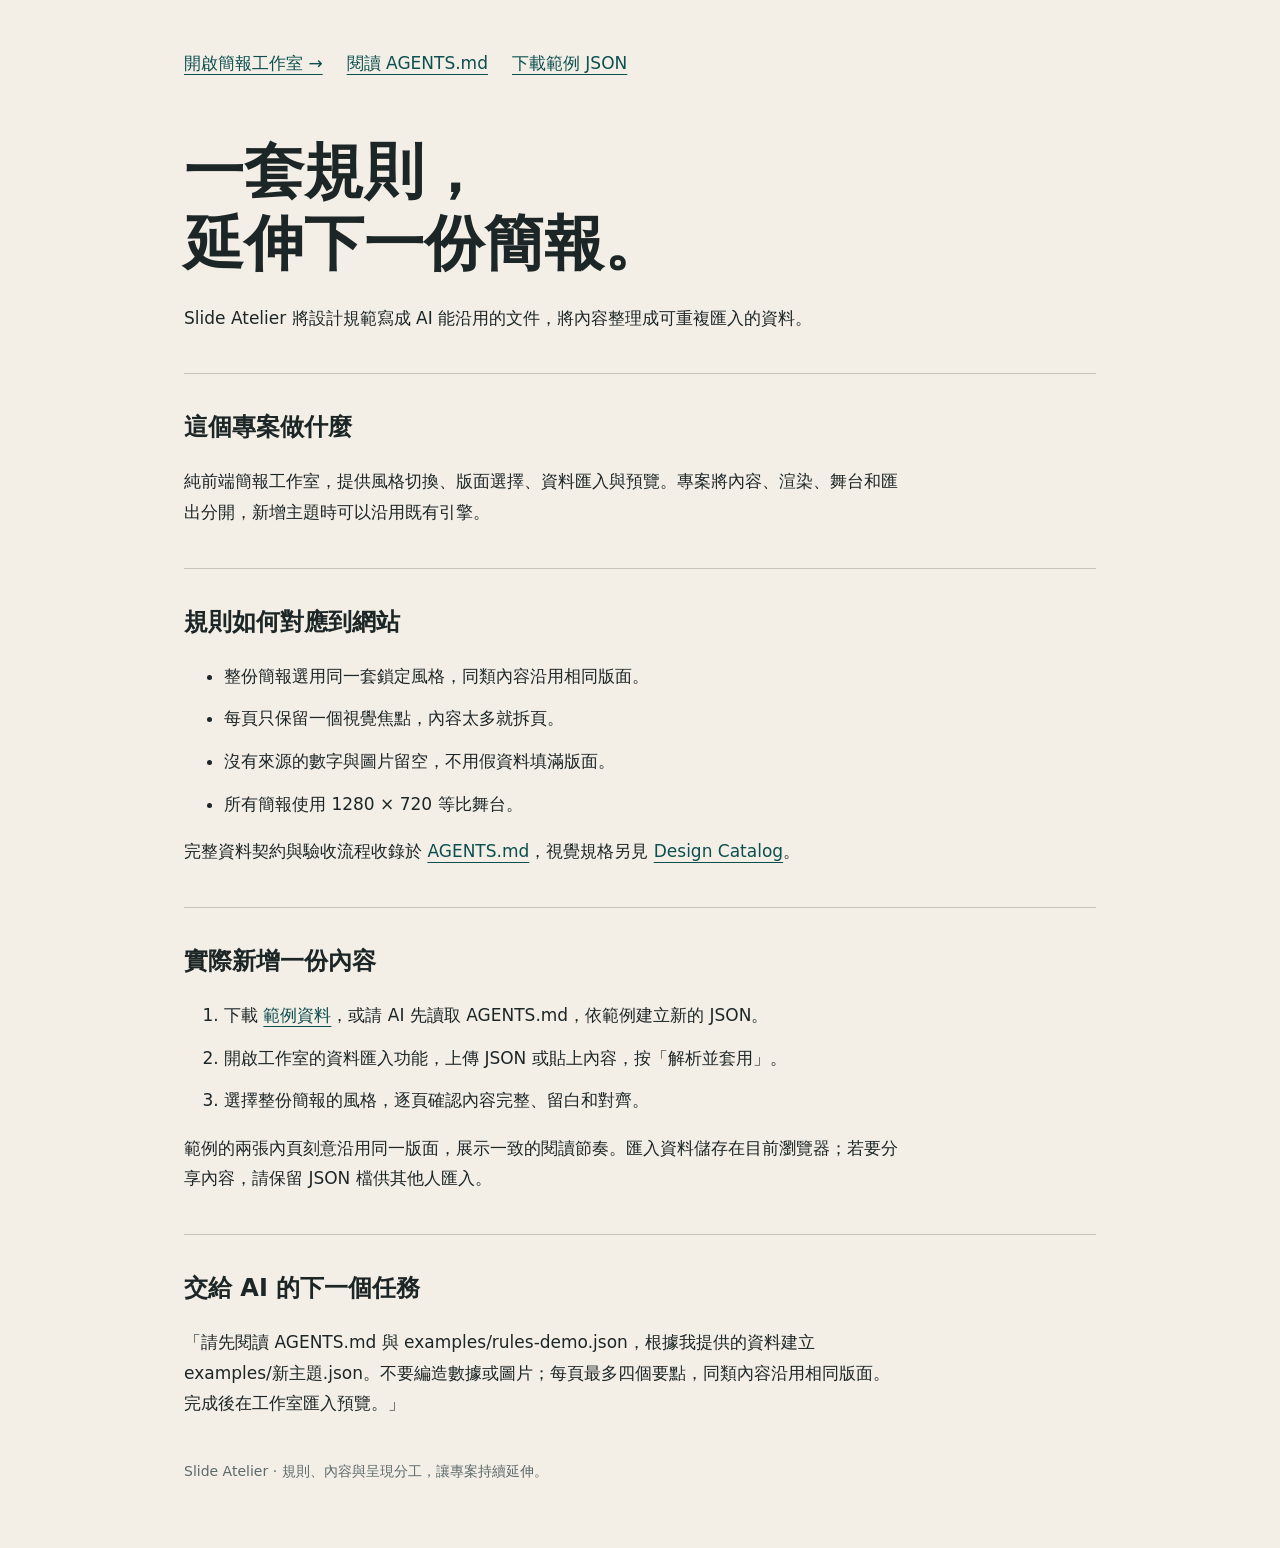
==== project.html @ 73469513 "Add files via upload" ====
<!doctype html>
<html lang="zh-Hant">
<head>
<meta charset="utf-8"><meta name="viewport" content="width=device-width,initial-scale=1">
<title>Slide Atelier｜專案與擴充規則</title>
<style>
*{box-sizing:border-box}body{margin:0;background:#f3efe7;color:#1d2626;font:17px/1.8 system-ui,'Microsoft JhengHei',sans-serif}main{max-width:960px;margin:auto;padding:48px 24px 64px}nav{display:flex;gap:24px;flex-wrap:wrap}a{color:#0d4f4f;text-underline-offset:5px}h1{font-size:clamp(36px,6vw,60px);line-height:1.2;margin:56px 0 24px}h2{font-size:24px;margin:0 0 16px}p{max-width:720px}section{border-top:1px solid #c8c2b7;margin-top:40px;padding-top:32px}li{margin:12px 0}footer{margin-top:40px;color:#5d6a6a;font-size:14px}
</style></head>
<body><main>
<nav aria-label="專案導覽"><a href="index.html">開啟簡報工作室 →</a><a href="AGENTS.md">閱讀 AGENTS.md</a><a href="examples/rules-demo.json" download>下載範例 JSON</a></nav>
<h1>一套規則，<br>延伸下一份簡報。</h1>
<p>Slide Atelier 將設計規範寫成 AI 能沿用的文件，將內容整理成可重複匯入的資料。</p>
<section><h2>這個專案做什麼</h2><p>純前端簡報工作室，提供風格切換、版面選擇、資料匯入與預覽。專案將內容、渲染、舞台和匯出分開，新增主題時可以沿用既有引擎。</p></section>
<section><h2>規則如何對應到網站</h2><ul><li>整份簡報選用同一套鎖定風格，同類內容沿用相同版面。</li><li>每頁只保留一個視覺焦點，內容太多就拆頁。</li><li>沒有來源的數字與圖片留空，不用假資料填滿版面。</li><li>所有簡報使用 1280 × 720 等比舞台。</li></ul><p>完整資料契約與驗收流程收錄於 <a href="AGENTS.md">AGENTS.md</a>，視覺規格另見 <a href="DESIGN_CATALOG.md">Design Catalog</a>。</p></section>
<section><h2>實際新增一份內容</h2><ol><li>下載 <a href="examples/rules-demo.json" download>範例資料</a>，或請 AI 先讀取 AGENTS.md，依範例建立新的 JSON。</li><li>開啟工作室的資料匯入功能，上傳 JSON 或貼上內容，按「解析並套用」。</li><li>選擇整份簡報的風格，逐頁確認內容完整、留白和對齊。</li></ol><p>範例的兩張內頁刻意沿用同一版面，展示一致的閱讀節奏。匯入資料儲存在目前瀏覽器；若要分享內容，請保留 JSON 檔供其他人匯入。</p></section>
<section><h2>交給 AI 的下一個任務</h2><p>「請先閱讀 AGENTS.md 與 examples/rules-demo.json，根據我提供的資料建立 examples/新主題.json。不要編造數據或圖片；每頁最多四個要點，同類內容沿用相同版面。完成後在工作室匯入預覽。」</p></section>
<footer>Slide Atelier · 規則、內容與呈現分工，讓專案持續延伸。</footer>
</main></body></html>
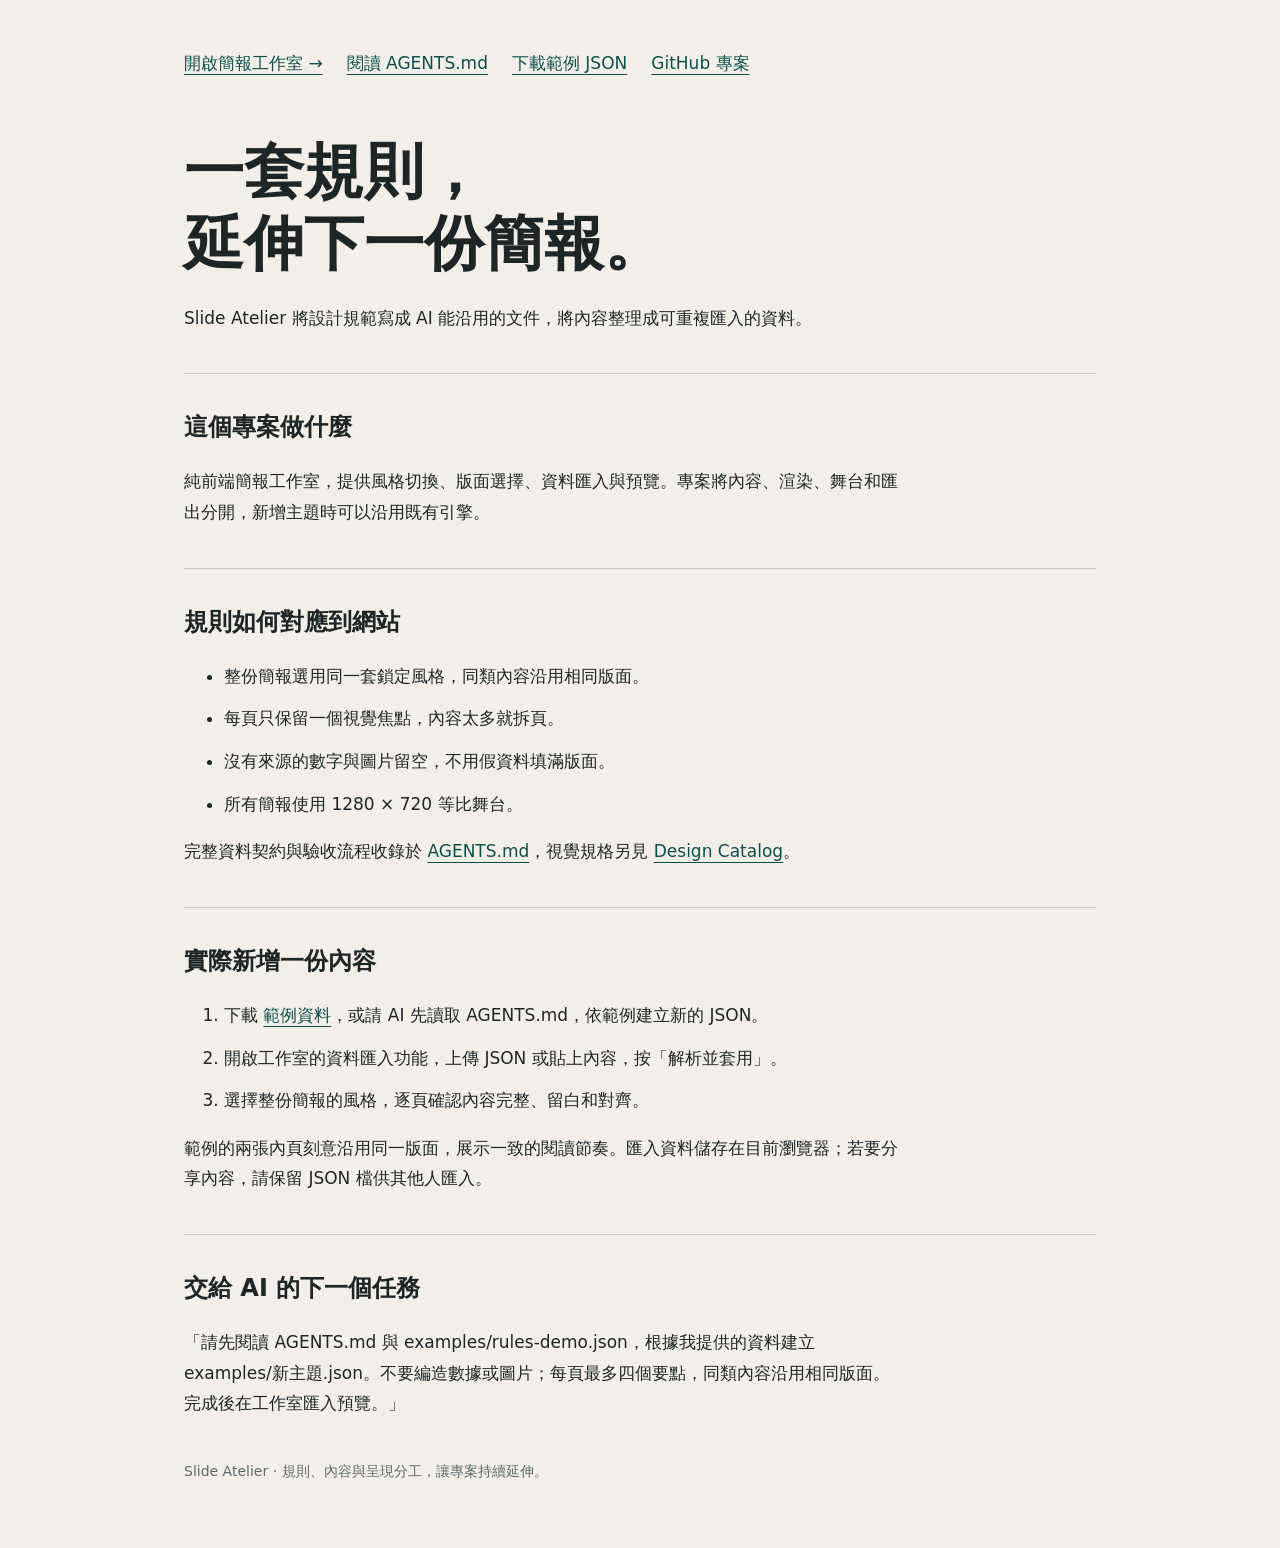
==== commit 34ef82ca: "Align slide rules, imports, playback, and validation" ====
--- a/project.html
+++ b/project.html
@@ -7,7 +7,7 @@
 *{box-sizing:border-box}body{margin:0;background:#f3efe7;color:#1d2626;font:17px/1.8 system-ui,'Microsoft JhengHei',sans-serif}main{max-width:960px;margin:auto;padding:48px 24px 64px}nav{display:flex;gap:24px;flex-wrap:wrap}a{color:#0d4f4f;text-underline-offset:5px}h1{font-size:clamp(36px,6vw,60px);line-height:1.2;margin:56px 0 24px}h2{font-size:24px;margin:0 0 16px}p{max-width:720px}section{border-top:1px solid #c8c2b7;margin-top:40px;padding-top:32px}li{margin:12px 0}footer{margin-top:40px;color:#5d6a6a;font-size:14px}
 </style></head>
 <body><main>
-<nav aria-label="專案導覽"><a href="index.html">開啟簡報工作室 →</a><a href="AGENTS.md">閱讀 AGENTS.md</a><a href="examples/rules-demo.json" download>下載範例 JSON</a></nav>
+<nav aria-label="專案導覽"><a href="index.html">開啟簡報工作室 →</a><a href="AGENTS.md">閱讀 AGENTS.md</a><a href="examples/rules-demo.json" download>下載範例 JSON</a><a href="https://github.com/estrella123456789/S">GitHub 專案</a></nav>
 <h1>一套規則，<br>延伸下一份簡報。</h1>
 <p>Slide Atelier 將設計規範寫成 AI 能沿用的文件，將內容整理成可重複匯入的資料。</p>
 <section><h2>這個專案做什麼</h2><p>純前端簡報工作室，提供風格切換、版面選擇、資料匯入與預覽。專案將內容、渲染、舞台和匯出分開，新增主題時可以沿用既有引擎。</p></section>
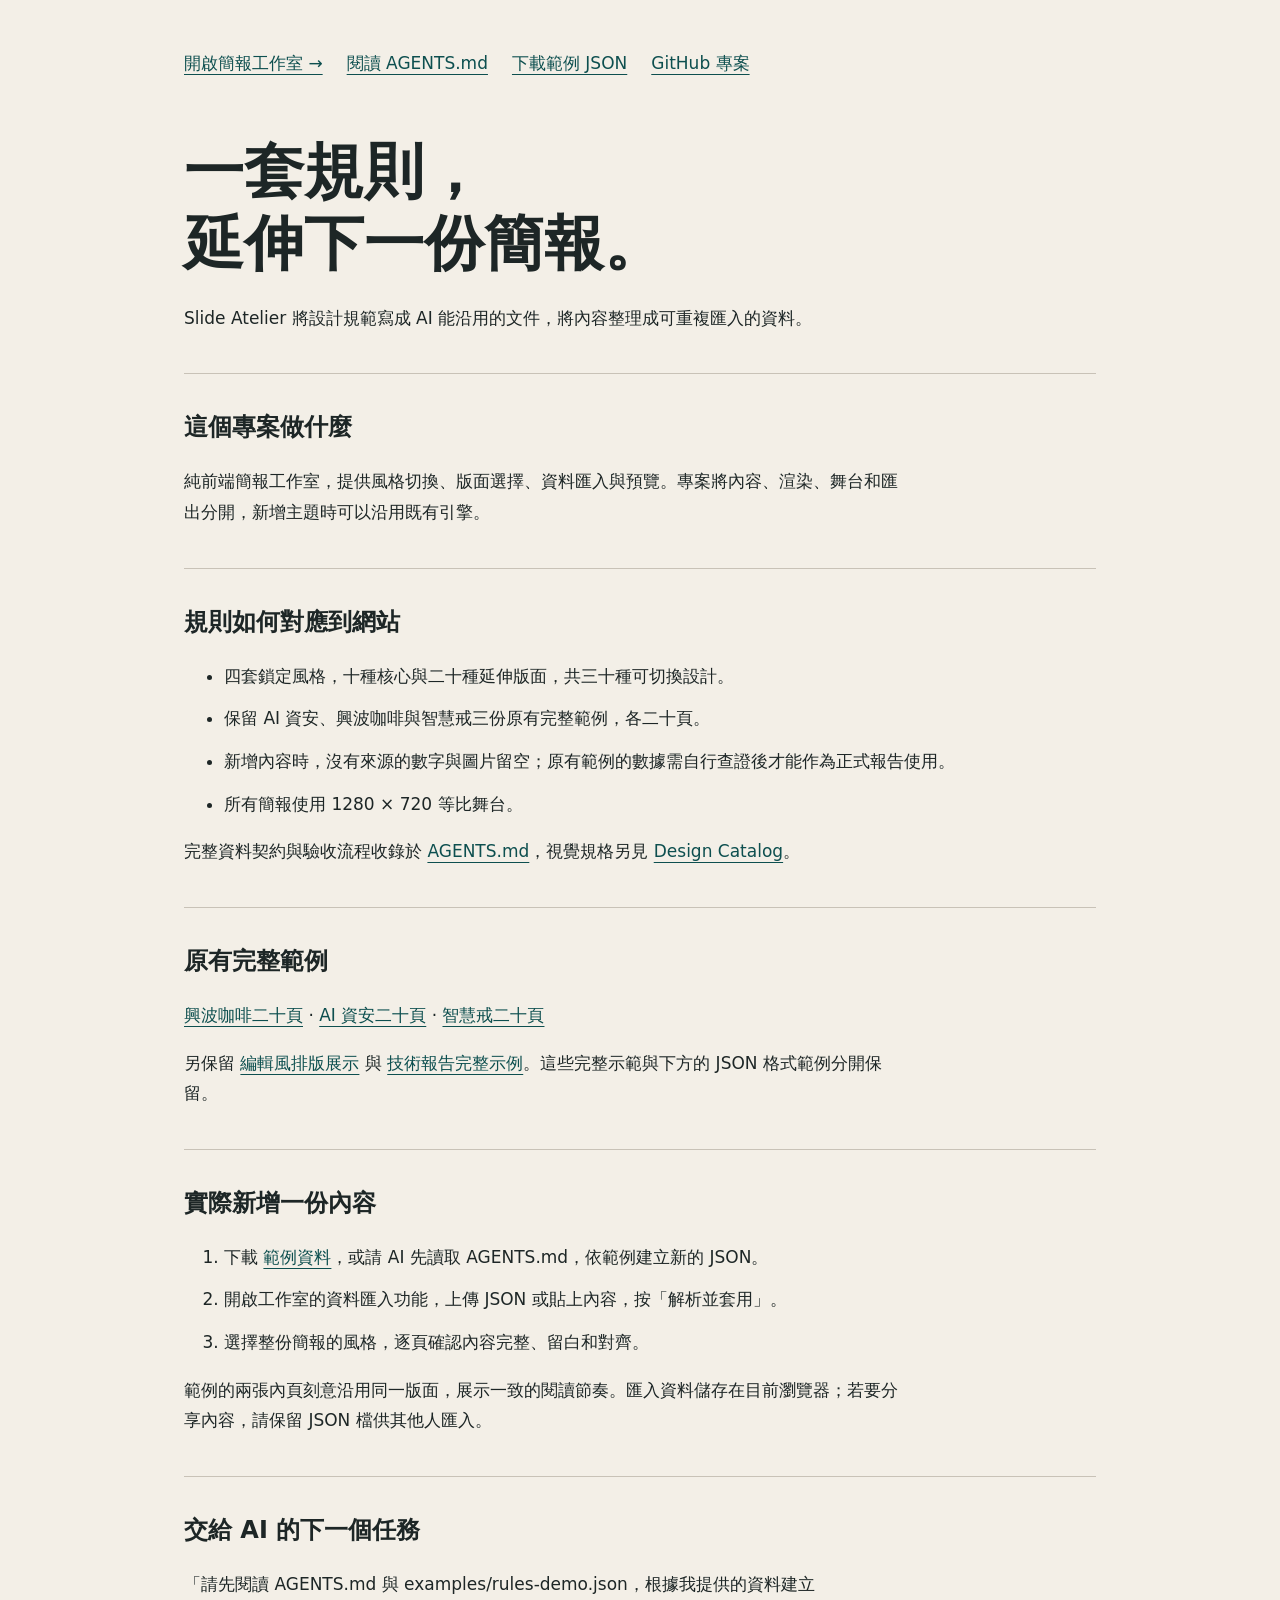
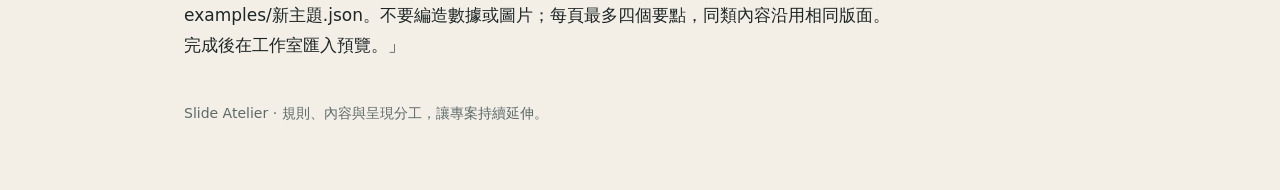
==== commit 54a0e93c: "Restore original complete demos and all thirty layout designs" ====
--- a/project.html
+++ b/project.html
@@ -11,7 +11,8 @@
 <h1>一套規則，<br>延伸下一份簡報。</h1>
 <p>Slide Atelier 將設計規範寫成 AI 能沿用的文件，將內容整理成可重複匯入的資料。</p>
 <section><h2>這個專案做什麼</h2><p>純前端簡報工作室，提供風格切換、版面選擇、資料匯入與預覽。專案將內容、渲染、舞台和匯出分開，新增主題時可以沿用既有引擎。</p></section>
-<section><h2>規則如何對應到網站</h2><ul><li>整份簡報選用同一套鎖定風格，同類內容沿用相同版面。</li><li>每頁只保留一個視覺焦點，內容太多就拆頁。</li><li>沒有來源的數字與圖片留空，不用假資料填滿版面。</li><li>所有簡報使用 1280 × 720 等比舞台。</li></ul><p>完整資料契約與驗收流程收錄於 <a href="AGENTS.md">AGENTS.md</a>，視覺規格另見 <a href="DESIGN_CATALOG.md">Design Catalog</a>。</p></section>
+<section><h2>規則如何對應到網站</h2><ul><li>四套鎖定風格，十種核心與二十種延伸版面，共三十種可切換設計。</li><li>保留 AI 資安、興波咖啡與智慧戒三份原有完整範例，各二十頁。</li><li>新增內容時，沒有來源的數字與圖片留空；原有範例的數據需自行查證後才能作為正式報告使用。</li><li>所有簡報使用 1280 × 720 等比舞台。</li></ul><p>完整資料契約與驗收流程收錄於 <a href="AGENTS.md">AGENTS.md</a>，視覺規格另見 <a href="DESIGN_CATALOG.md">Design Catalog</a>。</p></section>
+<section><h2>原有完整範例</h2><p><a href="decks/studio-deck.html?topic=cafe-brand">興波咖啡二十頁</a> · <a href="decks/showcase-20.html">AI 資安二十頁</a> · <a href="decks/01-design-atlas-20.html">智慧戒二十頁</a></p><p>另保留 <a href="decks/editorial-proof.html">編輯風排版展示</a> 與 <a href="decks/thesis-ct-mambarec.html">技術報告完整示例</a>。這些完整示範與下方的 JSON 格式範例分開保留。</p></section>
 <section><h2>實際新增一份內容</h2><ol><li>下載 <a href="examples/rules-demo.json" download>範例資料</a>，或請 AI 先讀取 AGENTS.md，依範例建立新的 JSON。</li><li>開啟工作室的資料匯入功能，上傳 JSON 或貼上內容，按「解析並套用」。</li><li>選擇整份簡報的風格，逐頁確認內容完整、留白和對齊。</li></ol><p>範例的兩張內頁刻意沿用同一版面，展示一致的閱讀節奏。匯入資料儲存在目前瀏覽器；若要分享內容，請保留 JSON 檔供其他人匯入。</p></section>
 <section><h2>交給 AI 的下一個任務</h2><p>「請先閱讀 AGENTS.md 與 examples/rules-demo.json，根據我提供的資料建立 examples/新主題.json。不要編造數據或圖片；每頁最多四個要點，同類內容沿用相同版面。完成後在工作室匯入預覽。」</p></section>
 <footer>Slide Atelier · 規則、內容與呈現分工，讓專案持續延伸。</footer>
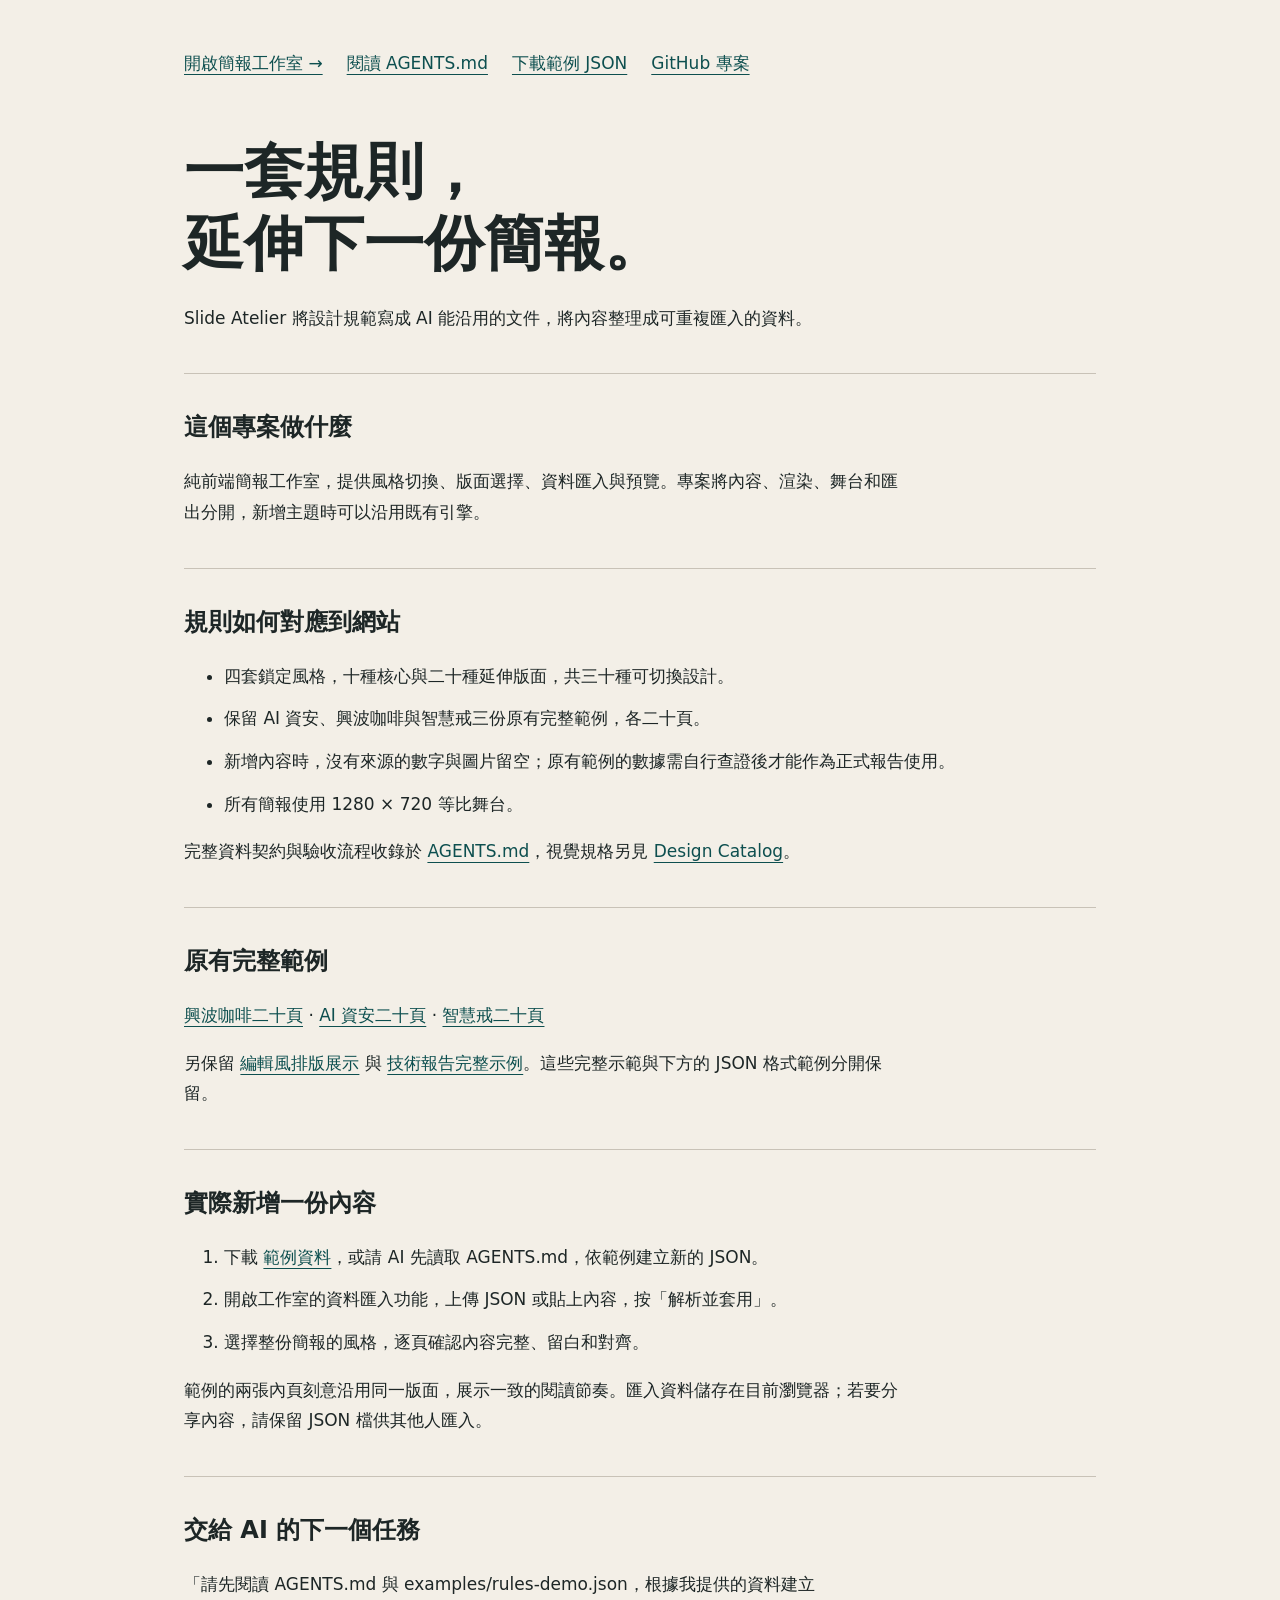
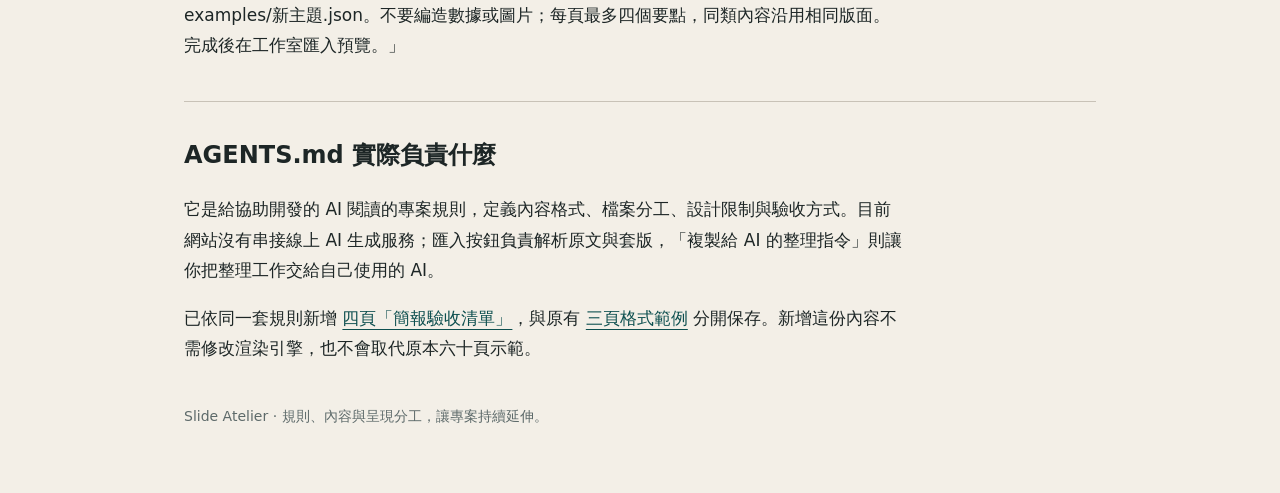
==== commit f50cc6d7: "Fix audited controls and demonstrate rule-driven content extension" ====
--- a/project.html
+++ b/project.html
@@ -15,5 +15,6 @@
 <section><h2>原有完整範例</h2><p><a href="decks/studio-deck.html?topic=cafe-brand">興波咖啡二十頁</a> · <a href="decks/showcase-20.html">AI 資安二十頁</a> · <a href="decks/01-design-atlas-20.html">智慧戒二十頁</a></p><p>另保留 <a href="decks/editorial-proof.html">編輯風排版展示</a> 與 <a href="decks/thesis-ct-mambarec.html">技術報告完整示例</a>。這些完整示範與下方的 JSON 格式範例分開保留。</p></section>
 <section><h2>實際新增一份內容</h2><ol><li>下載 <a href="examples/rules-demo.json" download>範例資料</a>，或請 AI 先讀取 AGENTS.md，依範例建立新的 JSON。</li><li>開啟工作室的資料匯入功能，上傳 JSON 或貼上內容，按「解析並套用」。</li><li>選擇整份簡報的風格，逐頁確認內容完整、留白和對齊。</li></ol><p>範例的兩張內頁刻意沿用同一版面，展示一致的閱讀節奏。匯入資料儲存在目前瀏覽器；若要分享內容，請保留 JSON 檔供其他人匯入。</p></section>
 <section><h2>交給 AI 的下一個任務</h2><p>「請先閱讀 AGENTS.md 與 examples/rules-demo.json，根據我提供的資料建立 examples/新主題.json。不要編造數據或圖片；每頁最多四個要點，同類內容沿用相同版面。完成後在工作室匯入預覽。」</p></section>
+<section><h2>AGENTS.md 實際負責什麼</h2><p>它是給協助開發的 AI 閱讀的專案規則，定義內容格式、檔案分工、設計限制與驗收方式。目前網站沒有串接線上 AI 生成服務；匯入按鈕負責解析原文與套版，「複製給 AI 的整理指令」則讓你把整理工作交給自己使用的 AI。</p><p>已依同一套規則新增 <a href="examples/review-checklist.json" download>四頁「簡報驗收清單」</a>，與原有 <a href="examples/rules-demo.json" download>三頁格式範例</a> 分開保存。新增這份內容不需修改渲染引擎，也不會取代原本六十頁示範。</p></section>
 <footer>Slide Atelier · 規則、內容與呈現分工，讓專案持續延伸。</footer>
 </main></body></html>
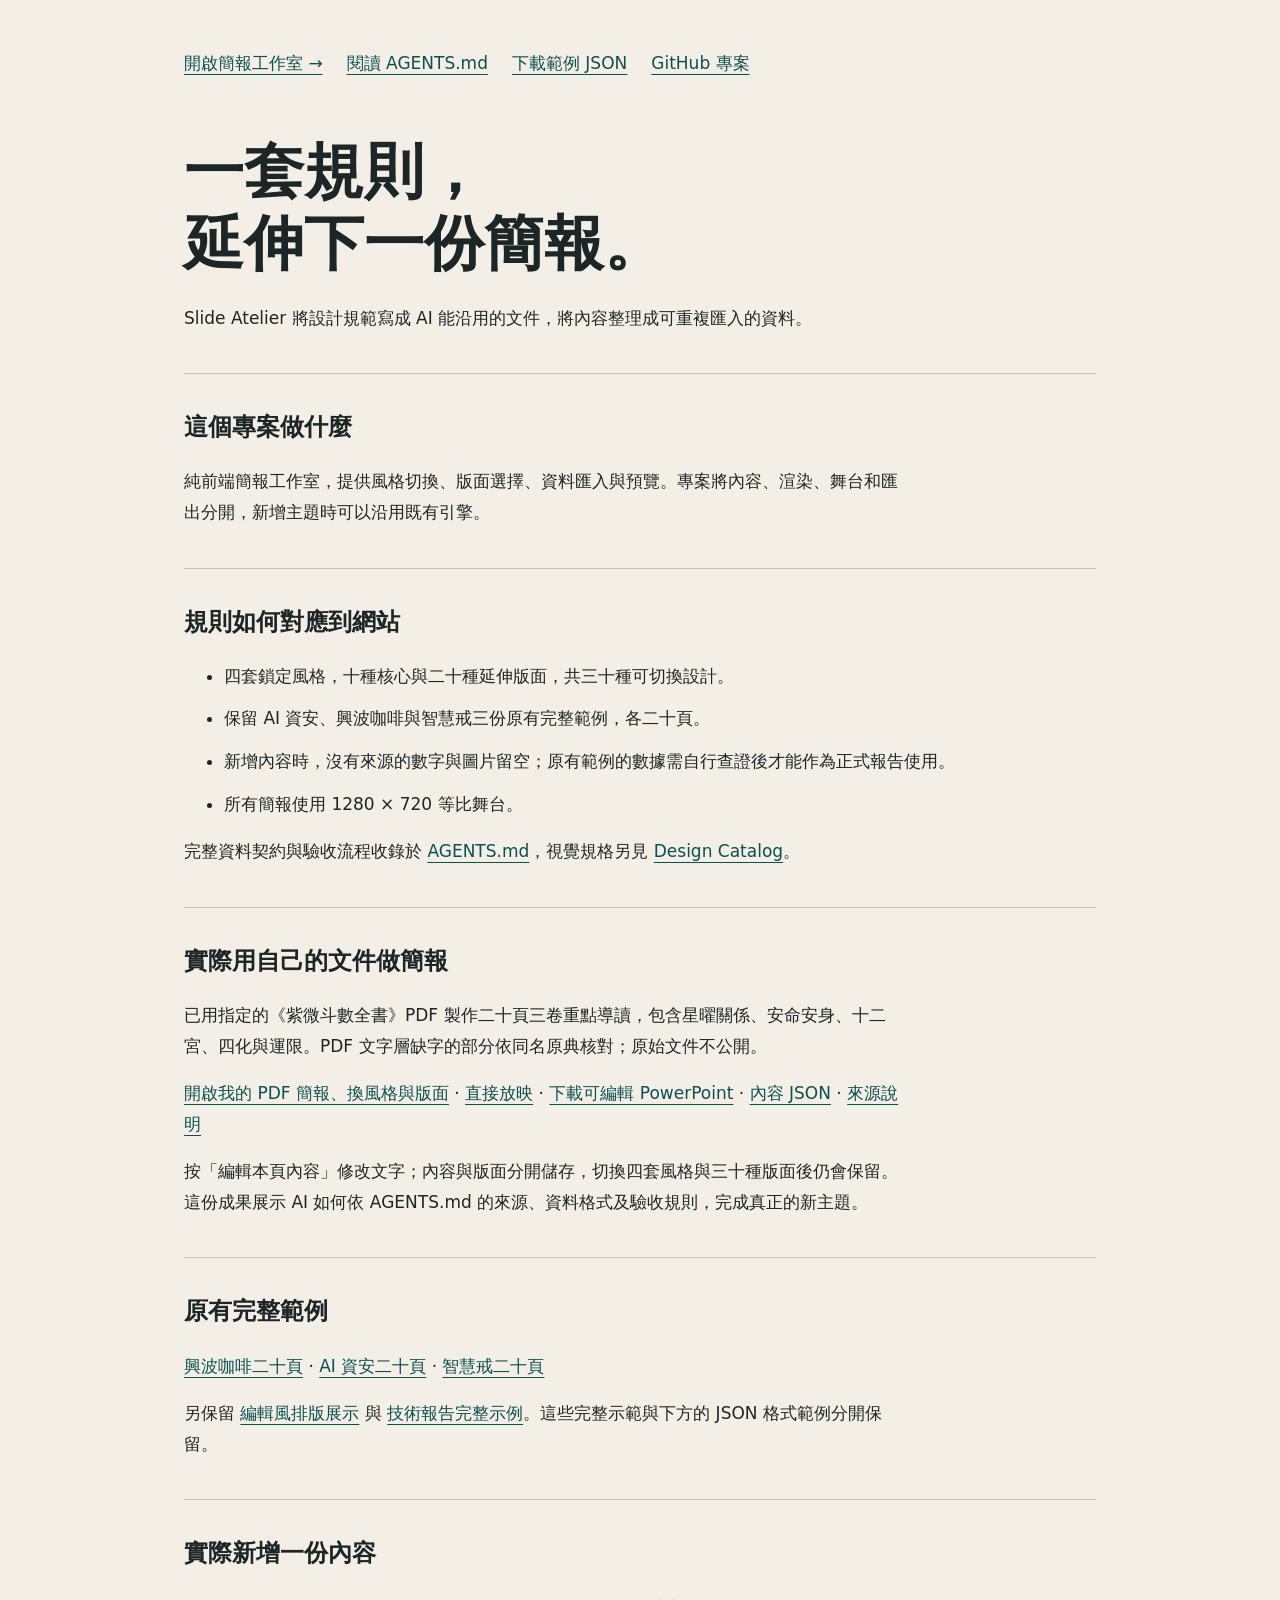
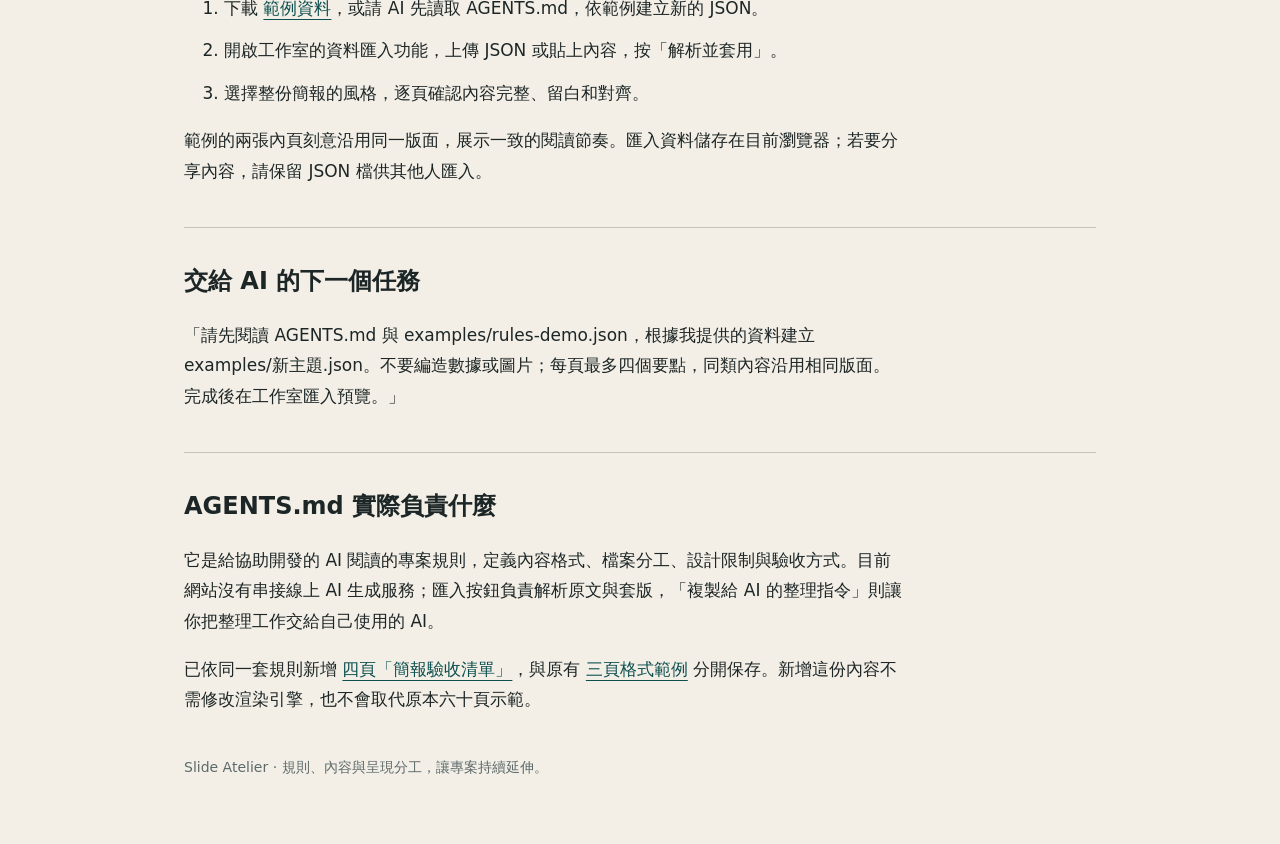
==== commit 735db5ea: "Build personal PDF deck and preserve content across design changes" ====
--- a/project.html
+++ b/project.html
@@ -12,7 +12,7 @@
 <p>Slide Atelier 將設計規範寫成 AI 能沿用的文件，將內容整理成可重複匯入的資料。</p>
 <section><h2>這個專案做什麼</h2><p>純前端簡報工作室，提供風格切換、版面選擇、資料匯入與預覽。專案將內容、渲染、舞台和匯出分開，新增主題時可以沿用既有引擎。</p></section>
 <section><h2>規則如何對應到網站</h2><ul><li>四套鎖定風格，十種核心與二十種延伸版面，共三十種可切換設計。</li><li>保留 AI 資安、興波咖啡與智慧戒三份原有完整範例，各二十頁。</li><li>新增內容時，沒有來源的數字與圖片留空；原有範例的數據需自行查證後才能作為正式報告使用。</li><li>所有簡報使用 1280 × 720 等比舞台。</li></ul><p>完整資料契約與驗收流程收錄於 <a href="AGENTS.md">AGENTS.md</a>，視覺規格另見 <a href="DESIGN_CATALOG.md">Design Catalog</a>。</p></section>
-<section><h2>原有完整範例</h2><p><a href="decks/studio-deck.html?topic=cafe-brand">興波咖啡二十頁</a> · <a href="decks/showcase-20.html">AI 資安二十頁</a> · <a href="decks/01-design-atlas-20.html">智慧戒二十頁</a></p><p>另保留 <a href="decks/editorial-proof.html">編輯風排版展示</a> 與 <a href="decks/thesis-ct-mambarec.html">技術報告完整示例</a>。這些完整示範與下方的 JSON 格式範例分開保留。</p></section>
+<section><h2>實際用自己的文件做簡報</h2><p>已用指定的《紫微斗數全書》PDF 製作二十頁三卷重點導讀，包含星曜關係、安命安身、十二宮、四化與運限。PDF 文字層缺字的部分依同名原典核對；原始文件不公開。</p><p><a href="index.html?topic=ziwei-reading">開啟我的 PDF 簡報、換風格與版面</a> · <a href="decks/studio-deck.html?topic=ziwei-reading">直接放映</a> · <a href="exports/ziwei-reading.pptx" download>下載可編輯 PowerPoint</a> · <a href="examples/ziwei-reading.json" download>內容 JSON</a> · <a href="examples/ZIWEI_SOURCE.md">來源說明</a></p><p>按「編輯本頁內容」修改文字；內容與版面分開儲存，切換四套風格與三十種版面後仍會保留。這份成果展示 AI 如何依 AGENTS.md 的來源、資料格式及驗收規則，完成真正的新主題。</p></section><section><h2>原有完整範例</h2><p><a href="decks/studio-deck.html?topic=cafe-brand">興波咖啡二十頁</a> · <a href="decks/showcase-20.html">AI 資安二十頁</a> · <a href="decks/01-design-atlas-20.html">智慧戒二十頁</a></p><p>另保留 <a href="decks/editorial-proof.html">編輯風排版展示</a> 與 <a href="decks/thesis-ct-mambarec.html">技術報告完整示例</a>。這些完整示範與下方的 JSON 格式範例分開保留。</p></section>
 <section><h2>實際新增一份內容</h2><ol><li>下載 <a href="examples/rules-demo.json" download>範例資料</a>，或請 AI 先讀取 AGENTS.md，依範例建立新的 JSON。</li><li>開啟工作室的資料匯入功能，上傳 JSON 或貼上內容，按「解析並套用」。</li><li>選擇整份簡報的風格，逐頁確認內容完整、留白和對齊。</li></ol><p>範例的兩張內頁刻意沿用同一版面，展示一致的閱讀節奏。匯入資料儲存在目前瀏覽器；若要分享內容，請保留 JSON 檔供其他人匯入。</p></section>
 <section><h2>交給 AI 的下一個任務</h2><p>「請先閱讀 AGENTS.md 與 examples/rules-demo.json，根據我提供的資料建立 examples/新主題.json。不要編造數據或圖片；每頁最多四個要點，同類內容沿用相同版面。完成後在工作室匯入預覽。」</p></section>
 <section><h2>AGENTS.md 實際負責什麼</h2><p>它是給協助開發的 AI 閱讀的專案規則，定義內容格式、檔案分工、設計限制與驗收方式。目前網站沒有串接線上 AI 生成服務；匯入按鈕負責解析原文與套版，「複製給 AI 的整理指令」則讓你把整理工作交給自己使用的 AI。</p><p>已依同一套規則新增 <a href="examples/review-checklist.json" download>四頁「簡報驗收清單」</a>，與原有 <a href="examples/rules-demo.json" download>三頁格式範例</a> 分開保存。新增這份內容不需修改渲染引擎，也不會取代原本六十頁示範。</p></section>
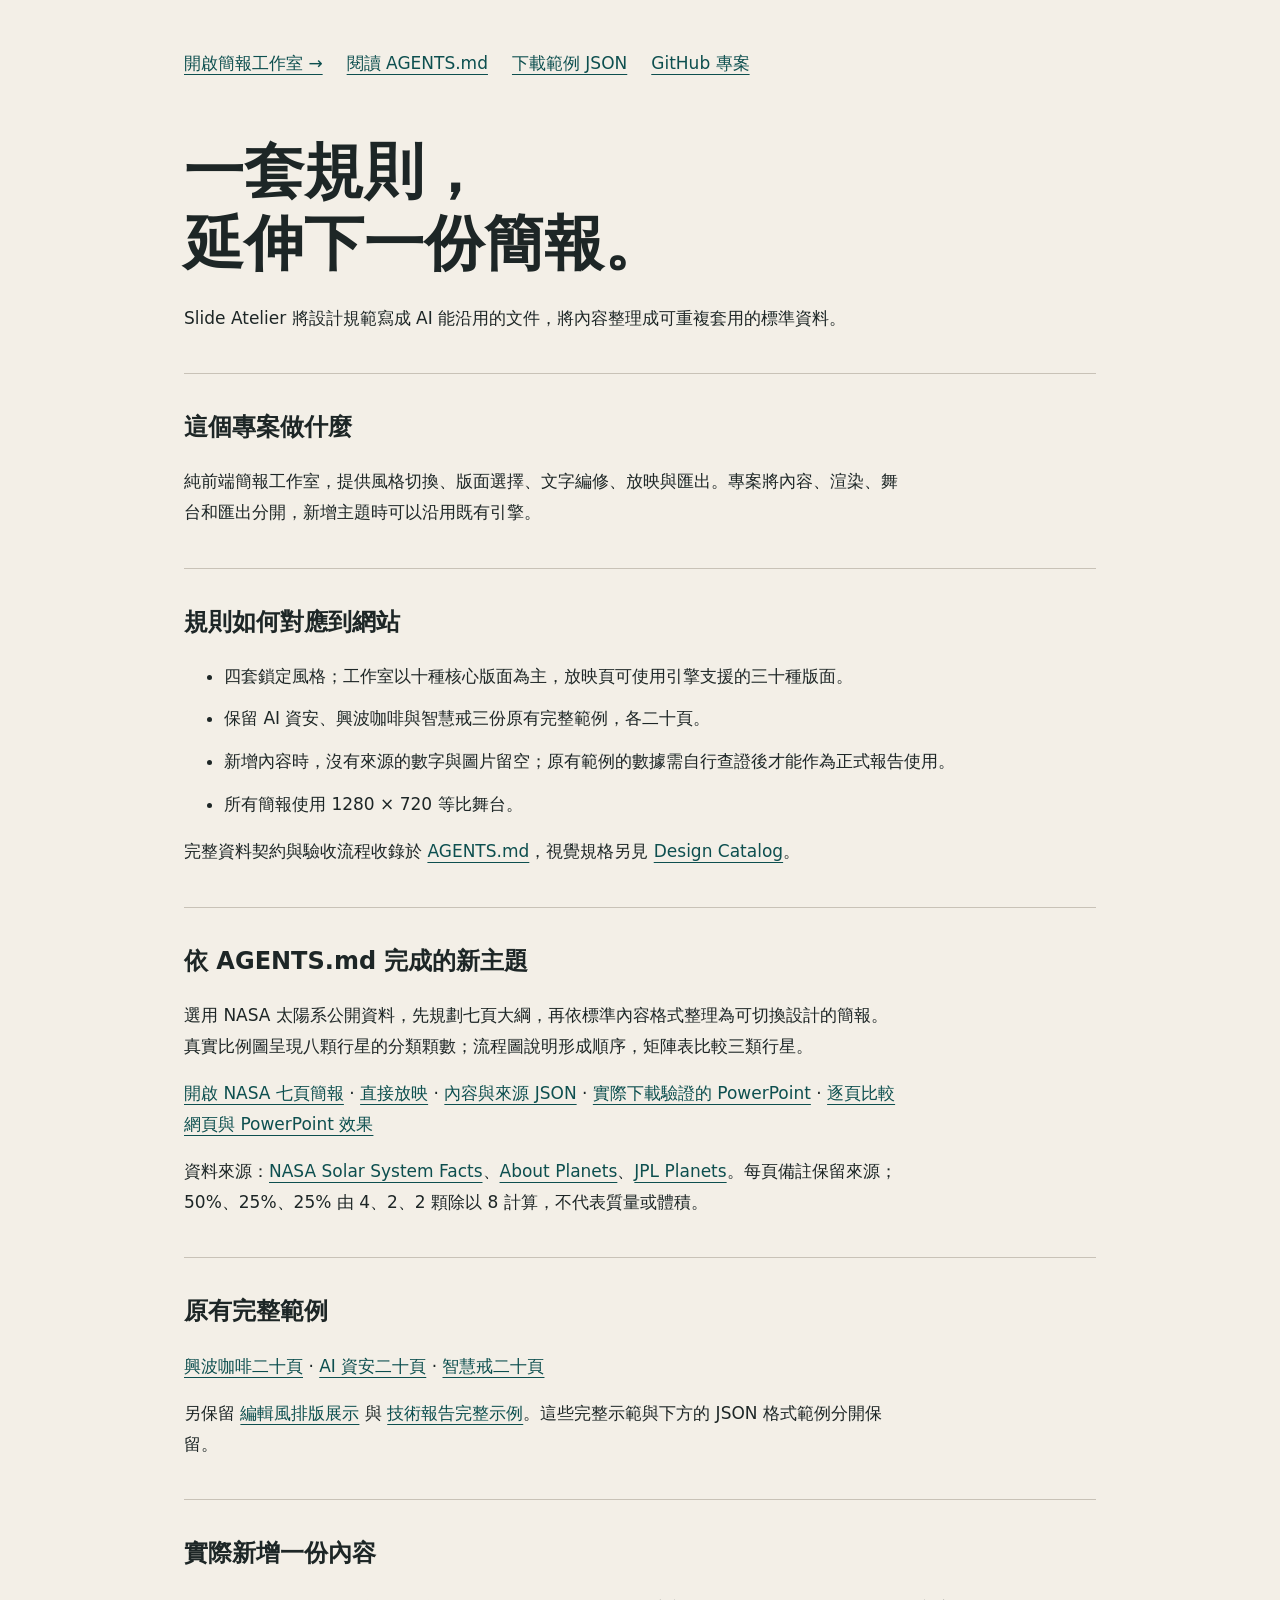
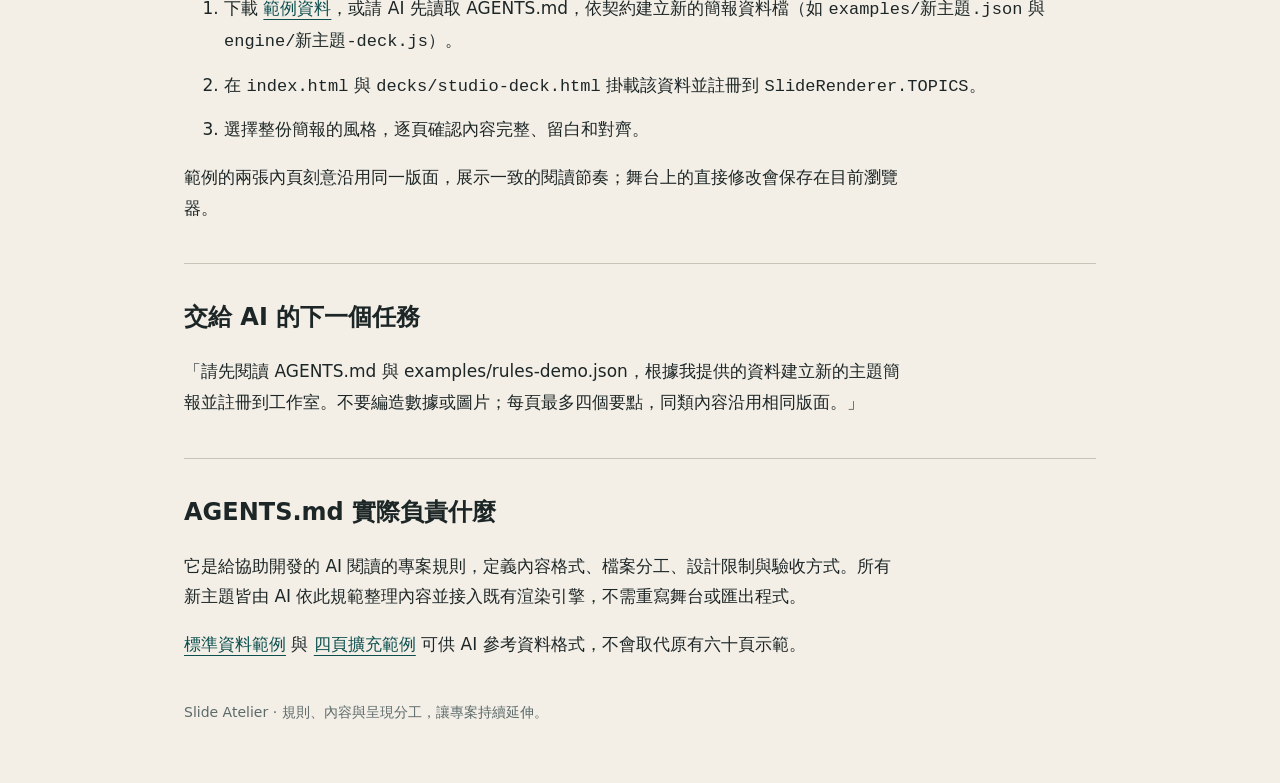
==== commit c6e716b3: "Add source-based NASA deck with real PowerPoint visual verification" ====
--- a/project.html
+++ b/project.html
@@ -9,12 +9,12 @@
 <body><main>
 <nav aria-label="專案導覽"><a href="index.html">開啟簡報工作室 →</a><a href="AGENTS.md">閱讀 AGENTS.md</a><a href="examples/rules-demo.json" download>下載範例 JSON</a><a href="https://github.com/estrella123456789/S">GitHub 專案</a></nav>
 <h1>一套規則，<br>延伸下一份簡報。</h1>
-<p>Slide Atelier 將設計規範寫成 AI 能沿用的文件，將內容整理成可重複匯入的資料。</p>
-<section><h2>這個專案做什麼</h2><p>純前端簡報工作室，提供風格切換、版面選擇、資料匯入與預覽。專案將內容、渲染、舞台和匯出分開，新增主題時可以沿用既有引擎。</p></section>
-<section><h2>規則如何對應到網站</h2><ul><li>四套鎖定風格，十種核心與二十種延伸版面，共三十種可切換設計。</li><li>保留 AI 資安、興波咖啡與智慧戒三份原有完整範例，各二十頁。</li><li>新增內容時，沒有來源的數字與圖片留空；原有範例的數據需自行查證後才能作為正式報告使用。</li><li>所有簡報使用 1280 × 720 等比舞台。</li></ul><p>完整資料契約與驗收流程收錄於 <a href="AGENTS.md">AGENTS.md</a>，視覺規格另見 <a href="DESIGN_CATALOG.md">Design Catalog</a>。</p></section>
-<section><h2>實際用自己的文件做簡報</h2><p>已用指定的《紫微斗數全書》PDF 製作二十頁三卷重點導讀，包含星曜關係、安命安身、十二宮、四化與運限。PDF 文字層缺字的部分依同名原典核對；原始文件不公開。</p><p><a href="index.html?topic=ziwei-reading">開啟我的 PDF 簡報、換風格與版面</a> · <a href="decks/studio-deck.html?topic=ziwei-reading">直接放映</a> · <a href="exports/ziwei-reading.pptx" download>下載可編輯 PowerPoint</a> · <a href="examples/ziwei-reading.json" download>內容 JSON</a> · <a href="examples/ZIWEI_SOURCE.md">來源說明</a></p><p>按「編輯本頁內容」修改文字；內容與版面分開儲存，切換四套風格與三十種版面後仍會保留。這份成果展示 AI 如何依 AGENTS.md 的來源、資料格式及驗收規則，完成真正的新主題。</p></section><section><h2>原有完整範例</h2><p><a href="decks/studio-deck.html?topic=cafe-brand">興波咖啡二十頁</a> · <a href="decks/showcase-20.html">AI 資安二十頁</a> · <a href="decks/01-design-atlas-20.html">智慧戒二十頁</a></p><p>另保留 <a href="decks/editorial-proof.html">編輯風排版展示</a> 與 <a href="decks/thesis-ct-mambarec.html">技術報告完整示例</a>。這些完整示範與下方的 JSON 格式範例分開保留。</p></section>
-<section><h2>實際新增一份內容</h2><ol><li>下載 <a href="examples/rules-demo.json" download>範例資料</a>，或請 AI 先讀取 AGENTS.md，依範例建立新的 JSON。</li><li>開啟工作室的資料匯入功能，上傳 JSON 或貼上內容，按「解析並套用」。</li><li>選擇整份簡報的風格，逐頁確認內容完整、留白和對齊。</li></ol><p>範例的兩張內頁刻意沿用同一版面，展示一致的閱讀節奏。匯入資料儲存在目前瀏覽器；若要分享內容，請保留 JSON 檔供其他人匯入。</p></section>
-<section><h2>交給 AI 的下一個任務</h2><p>「請先閱讀 AGENTS.md 與 examples/rules-demo.json，根據我提供的資料建立 examples/新主題.json。不要編造數據或圖片；每頁最多四個要點，同類內容沿用相同版面。完成後在工作室匯入預覽。」</p></section>
-<section><h2>AGENTS.md 實際負責什麼</h2><p>它是給協助開發的 AI 閱讀的專案規則，定義內容格式、檔案分工、設計限制與驗收方式。目前網站沒有串接線上 AI 生成服務；匯入按鈕負責解析原文與套版，「複製給 AI 的整理指令」則讓你把整理工作交給自己使用的 AI。</p><p>已依同一套規則新增 <a href="examples/review-checklist.json" download>四頁「簡報驗收清單」</a>，與原有 <a href="examples/rules-demo.json" download>三頁格式範例</a> 分開保存。新增這份內容不需修改渲染引擎，也不會取代原本六十頁示範。</p></section>
+<p>Slide Atelier 將設計規範寫成 AI 能沿用的文件，將內容整理成可重複套用的標準資料。</p>
+<section><h2>這個專案做什麼</h2><p>純前端簡報工作室，提供風格切換、版面選擇、文字編修、放映與匯出。專案將內容、渲染、舞台和匯出分開，新增主題時可以沿用既有引擎。</p></section>
+<section><h2>規則如何對應到網站</h2><ul><li>四套鎖定風格；工作室以十種核心版面為主，放映頁可使用引擎支援的三十種版面。</li><li>保留 AI 資安、興波咖啡與智慧戒三份原有完整範例，各二十頁。</li><li>新增內容時，沒有來源的數字與圖片留空；原有範例的數據需自行查證後才能作為正式報告使用。</li><li>所有簡報使用 1280 × 720 等比舞台。</li></ul><p>完整資料契約與驗收流程收錄於 <a href="AGENTS.md">AGENTS.md</a>，視覺規格另見 <a href="DESIGN_CATALOG.md">Design Catalog</a>。</p></section>
+<section><h2>依 AGENTS.md 完成的新主題</h2><p>選用 NASA 太陽系公開資料，先規劃七頁大綱，再依標準內容格式整理為可切換設計的簡報。真實比例圖呈現八顆行星的分類顆數；流程圖說明形成順序，矩陣表比較三類行星。</p><p><a href="index.html?topic=solar-system&amp;style=keynote-dark">開啟 NASA 七頁簡報</a> · <a href="decks/studio-deck.html?topic=solar-system&amp;style=keynote-dark">直接放映</a> · <a href="examples/solar-system.json" download>內容與來源 JSON</a> · <a href="exports/solar-system.pptx" download>實際下載驗證的 PowerPoint</a> · <a href="decks/solar-system-review.html">逐頁比較網頁與 PowerPoint 效果</a></p><p>資料來源：<a href="https://science.nasa.gov/solar-system/solar-system-facts/">NASA Solar System Facts</a>、<a href="https://science.nasa.gov/solar-system/planets/">About Planets</a>、<a href="https://ssd.jpl.nasa.gov/planets/">JPL Planets</a>。每頁備註保留來源；50%、25%、25% 由 4、2、2 顆除以 8 計算，不代表質量或體積。</p></section><section><h2>原有完整範例</h2><p><a href="decks/studio-deck.html?topic=cafe-brand">興波咖啡二十頁</a> · <a href="decks/showcase-20.html">AI 資安二十頁</a> · <a href="decks/01-design-atlas-20.html">智慧戒二十頁</a></p><p>另保留 <a href="decks/editorial-proof.html">編輯風排版展示</a> 與 <a href="decks/thesis-ct-mambarec.html">技術報告完整示例</a>。這些完整示範與下方的 JSON 格式範例分開保留。</p></section>
+<section><h2>實際新增一份內容</h2><ol><li>下載 <a href="examples/rules-demo.json" download>範例資料</a>，或請 AI 先讀取 AGENTS.md，依契約建立新的簡報資料檔（如 <code>examples/新主題.json</code> 與 <code>engine/新主題-deck.js</code>）。</li><li>在 <code>index.html</code> 與 <code>decks/studio-deck.html</code> 掛載該資料並註冊到 <code>SlideRenderer.TOPICS</code>。</li><li>選擇整份簡報的風格，逐頁確認內容完整、留白和對齊。</li></ol><p>範例的兩張內頁刻意沿用同一版面，展示一致的閱讀節奏；舞台上的直接修改會保存在目前瀏覽器。</p></section>
+<section><h2>交給 AI 的下一個任務</h2><p>「請先閱讀 AGENTS.md 與 examples/rules-demo.json，根據我提供的資料建立新的主題簡報並註冊到工作室。不要編造數據或圖片；每頁最多四個要點，同類內容沿用相同版面。」</p></section>
+<section><h2>AGENTS.md 實際負責什麼</h2><p>它是給協助開發的 AI 閱讀的專案規則，定義內容格式、檔案分工、設計限制與驗收方式。所有新主題皆由 AI 依此規範整理內容並接入既有渲染引擎，不需重寫舞台或匯出程式。</p><p><a href="examples/rules-demo.json" download>標準資料範例</a> 與 <a href="examples/review-checklist.json" download>四頁擴充範例</a> 可供 AI 參考資料格式，不會取代原有六十頁示範。</p></section>
 <footer>Slide Atelier · 規則、內容與呈現分工，讓專案持續延伸。</footer>
 </main></body></html>
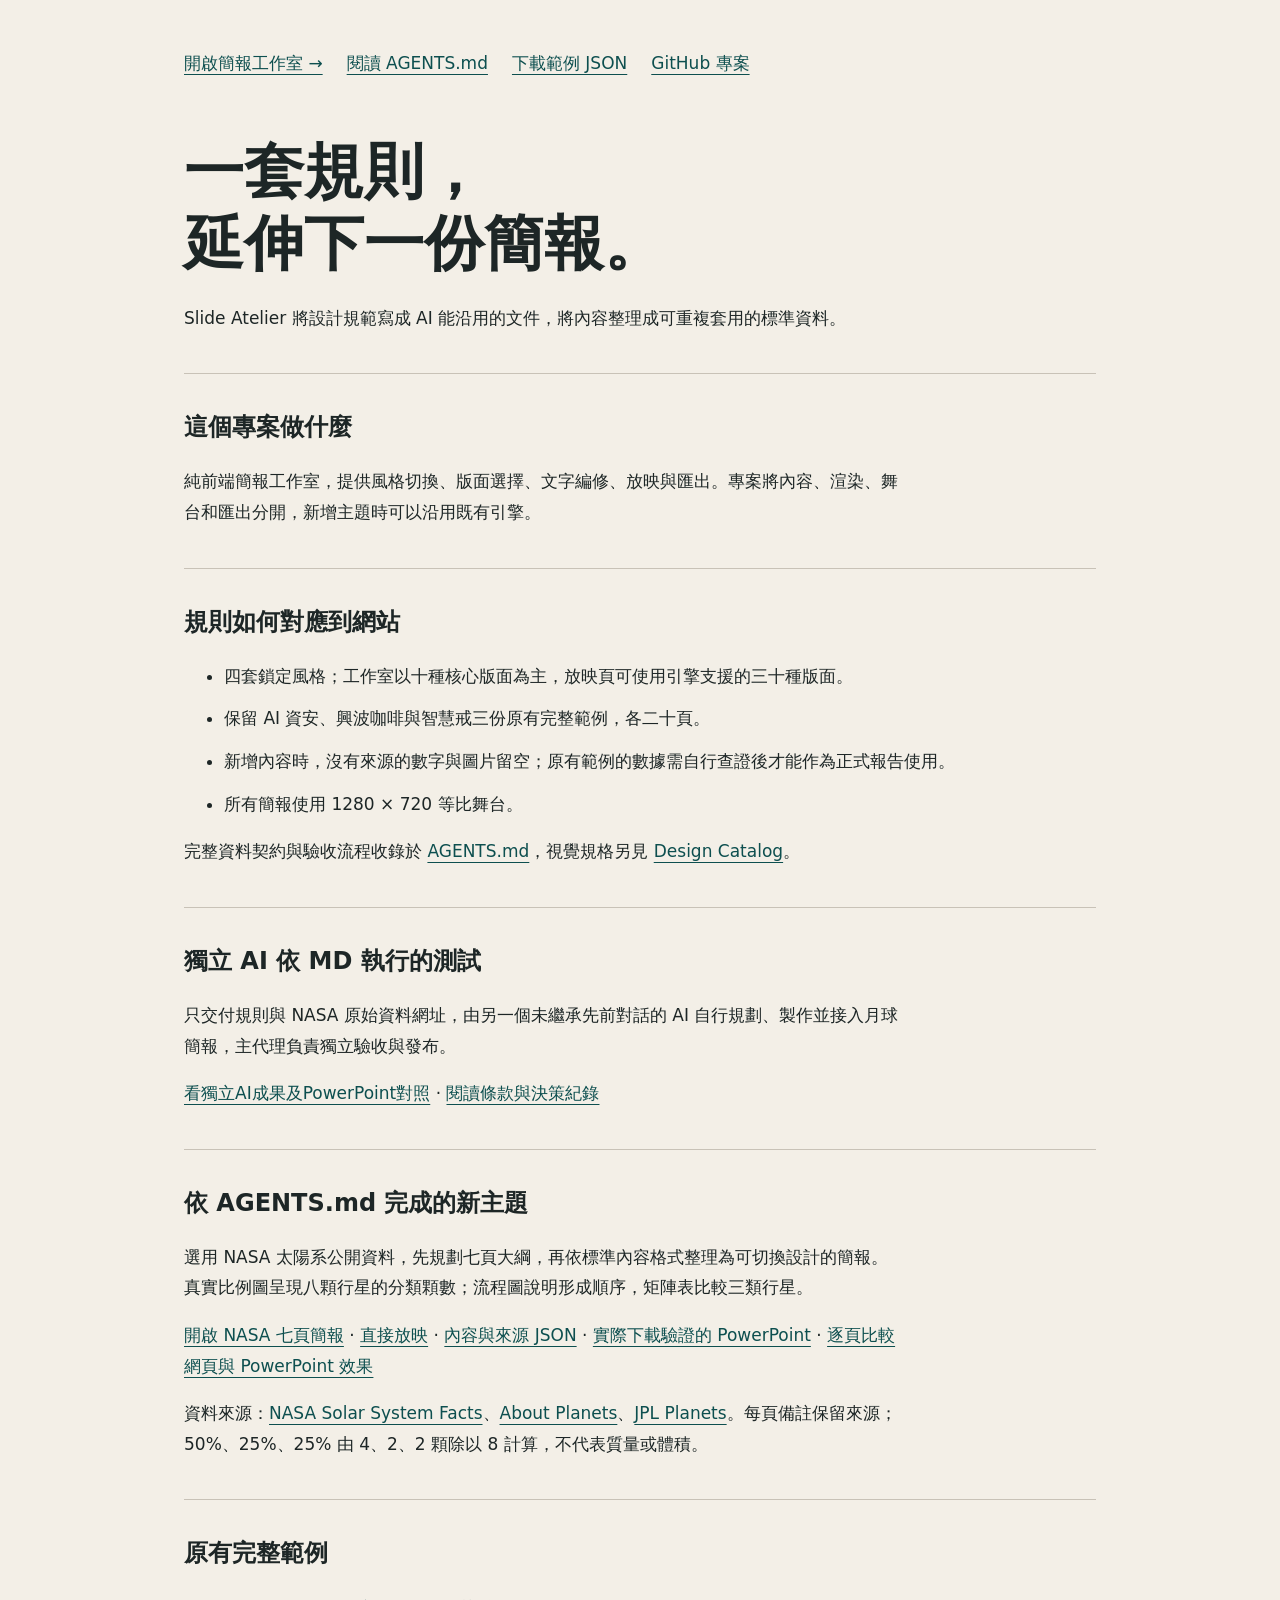
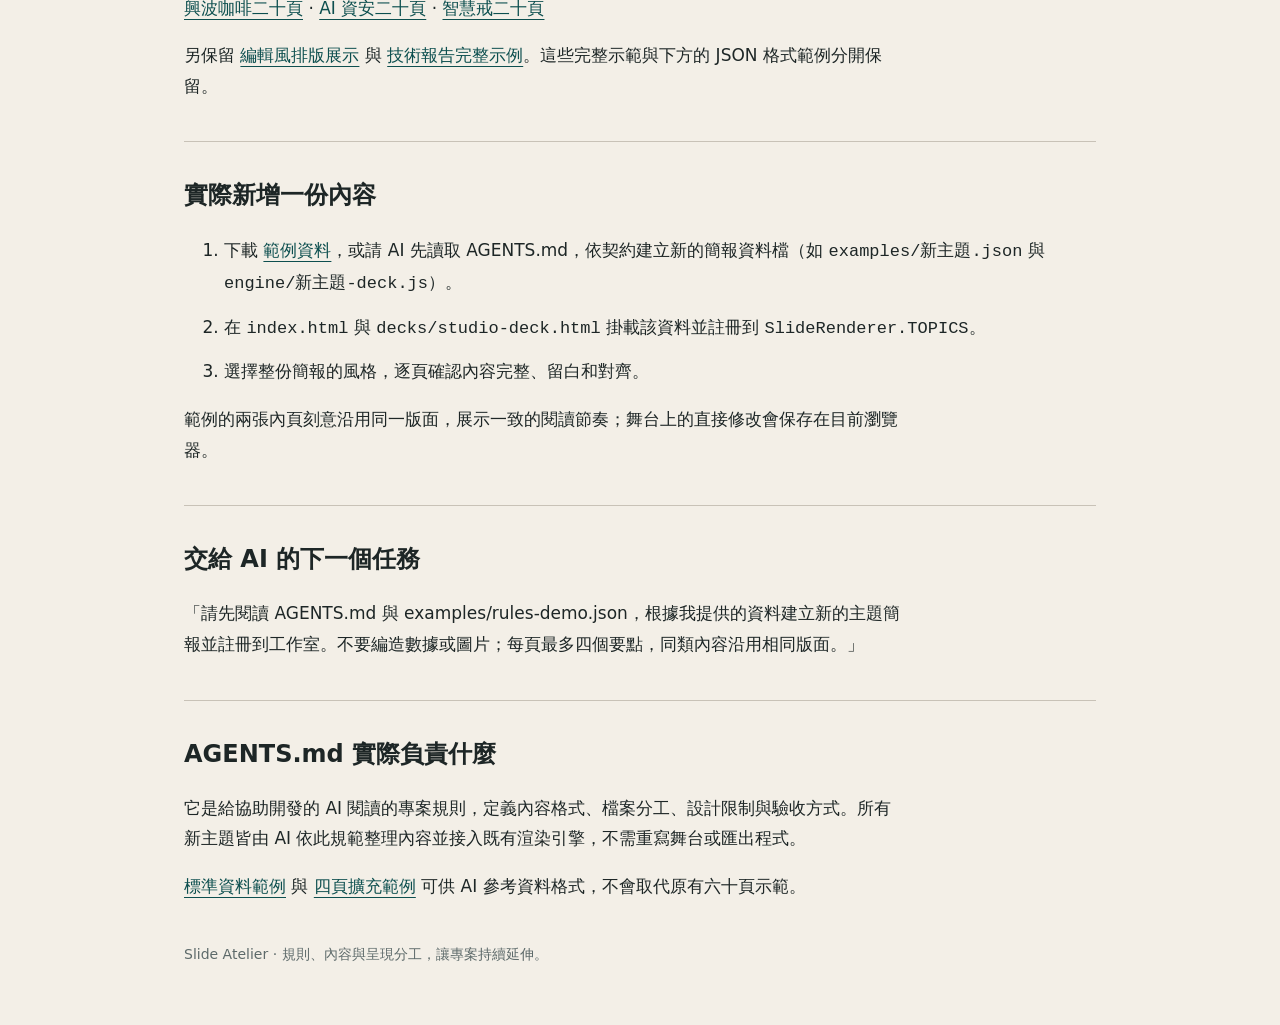
==== commit a368ed76: "Publish independent AI trial driven by AGENTS and raw Moon facts" ====
--- a/project.html
+++ b/project.html
@@ -12,7 +12,7 @@
 <p>Slide Atelier 將設計規範寫成 AI 能沿用的文件，將內容整理成可重複套用的標準資料。</p>
 <section><h2>這個專案做什麼</h2><p>純前端簡報工作室，提供風格切換、版面選擇、文字編修、放映與匯出。專案將內容、渲染、舞台和匯出分開，新增主題時可以沿用既有引擎。</p></section>
 <section><h2>規則如何對應到網站</h2><ul><li>四套鎖定風格；工作室以十種核心版面為主，放映頁可使用引擎支援的三十種版面。</li><li>保留 AI 資安、興波咖啡與智慧戒三份原有完整範例，各二十頁。</li><li>新增內容時，沒有來源的數字與圖片留空；原有範例的數據需自行查證後才能作為正式報告使用。</li><li>所有簡報使用 1280 × 720 等比舞台。</li></ul><p>完整資料契約與驗收流程收錄於 <a href="AGENTS.md">AGENTS.md</a>，視覺規格另見 <a href="DESIGN_CATALOG.md">Design Catalog</a>。</p></section>
-<section><h2>依 AGENTS.md 完成的新主題</h2><p>選用 NASA 太陽系公開資料，先規劃七頁大綱，再依標準內容格式整理為可切換設計的簡報。真實比例圖呈現八顆行星的分類顆數；流程圖說明形成順序，矩陣表比較三類行星。</p><p><a href="index.html?topic=solar-system&amp;style=keynote-dark">開啟 NASA 七頁簡報</a> · <a href="decks/studio-deck.html?topic=solar-system&amp;style=keynote-dark">直接放映</a> · <a href="examples/solar-system.json" download>內容與來源 JSON</a> · <a href="exports/solar-system.pptx" download>實際下載驗證的 PowerPoint</a> · <a href="decks/solar-system-review.html">逐頁比較網頁與 PowerPoint 效果</a></p><p>資料來源：<a href="https://science.nasa.gov/solar-system/solar-system-facts/">NASA Solar System Facts</a>、<a href="https://science.nasa.gov/solar-system/planets/">About Planets</a>、<a href="https://ssd.jpl.nasa.gov/planets/">JPL Planets</a>。每頁備註保留來源；50%、25%、25% 由 4、2、2 顆除以 8 計算，不代表質量或體積。</p></section><section><h2>原有完整範例</h2><p><a href="decks/studio-deck.html?topic=cafe-brand">興波咖啡二十頁</a> · <a href="decks/showcase-20.html">AI 資安二十頁</a> · <a href="decks/01-design-atlas-20.html">智慧戒二十頁</a></p><p>另保留 <a href="decks/editorial-proof.html">編輯風排版展示</a> 與 <a href="decks/thesis-ct-mambarec.html">技術報告完整示例</a>。這些完整示範與下方的 JSON 格式範例分開保留。</p></section>
+<section><h2>獨立 AI 依 MD 執行的測試</h2><p>只交付規則與 NASA 原始資料網址，由另一個未繼承先前對話的 AI 自行規劃、製作並接入月球簡報，主代理負責獨立驗收與發布。</p><p><a href="decks/moon-md-trial-review.html">看獨立AI成果及PowerPoint對照</a> · <a href="examples/moon-md-trial-process.md">閱讀條款與決策紀錄</a></p></section><section><h2>依 AGENTS.md 完成的新主題</h2><p>選用 NASA 太陽系公開資料，先規劃七頁大綱，再依標準內容格式整理為可切換設計的簡報。真實比例圖呈現八顆行星的分類顆數；流程圖說明形成順序，矩陣表比較三類行星。</p><p><a href="index.html?topic=solar-system&amp;style=keynote-dark">開啟 NASA 七頁簡報</a> · <a href="decks/studio-deck.html?topic=solar-system&amp;style=keynote-dark">直接放映</a> · <a href="examples/solar-system.json" download>內容與來源 JSON</a> · <a href="exports/solar-system.pptx" download>實際下載驗證的 PowerPoint</a> · <a href="decks/solar-system-review.html">逐頁比較網頁與 PowerPoint 效果</a></p><p>資料來源：<a href="https://science.nasa.gov/solar-system/solar-system-facts/">NASA Solar System Facts</a>、<a href="https://science.nasa.gov/solar-system/planets/">About Planets</a>、<a href="https://ssd.jpl.nasa.gov/planets/">JPL Planets</a>。每頁備註保留來源；50%、25%、25% 由 4、2、2 顆除以 8 計算，不代表質量或體積。</p></section><section><h2>原有完整範例</h2><p><a href="decks/studio-deck.html?topic=cafe-brand">興波咖啡二十頁</a> · <a href="decks/showcase-20.html">AI 資安二十頁</a> · <a href="decks/01-design-atlas-20.html">智慧戒二十頁</a></p><p>另保留 <a href="decks/editorial-proof.html">編輯風排版展示</a> 與 <a href="decks/thesis-ct-mambarec.html">技術報告完整示例</a>。這些完整示範與下方的 JSON 格式範例分開保留。</p></section>
 <section><h2>實際新增一份內容</h2><ol><li>下載 <a href="examples/rules-demo.json" download>範例資料</a>，或請 AI 先讀取 AGENTS.md，依契約建立新的簡報資料檔（如 <code>examples/新主題.json</code> 與 <code>engine/新主題-deck.js</code>）。</li><li>在 <code>index.html</code> 與 <code>decks/studio-deck.html</code> 掛載該資料並註冊到 <code>SlideRenderer.TOPICS</code>。</li><li>選擇整份簡報的風格，逐頁確認內容完整、留白和對齊。</li></ol><p>範例的兩張內頁刻意沿用同一版面，展示一致的閱讀節奏；舞台上的直接修改會保存在目前瀏覽器。</p></section>
 <section><h2>交給 AI 的下一個任務</h2><p>「請先閱讀 AGENTS.md 與 examples/rules-demo.json，根據我提供的資料建立新的主題簡報並註冊到工作室。不要編造數據或圖片；每頁最多四個要點，同類內容沿用相同版面。」</p></section>
 <section><h2>AGENTS.md 實際負責什麼</h2><p>它是給協助開發的 AI 閱讀的專案規則，定義內容格式、檔案分工、設計限制與驗收方式。所有新主題皆由 AI 依此規範整理內容並接入既有渲染引擎，不需重寫舞台或匯出程式。</p><p><a href="examples/rules-demo.json" download>標準資料範例</a> 與 <a href="examples/review-checklist.json" download>四頁擴充範例</a> 可供 AI 參考資料格式，不會取代原有六十頁示範。</p></section>
